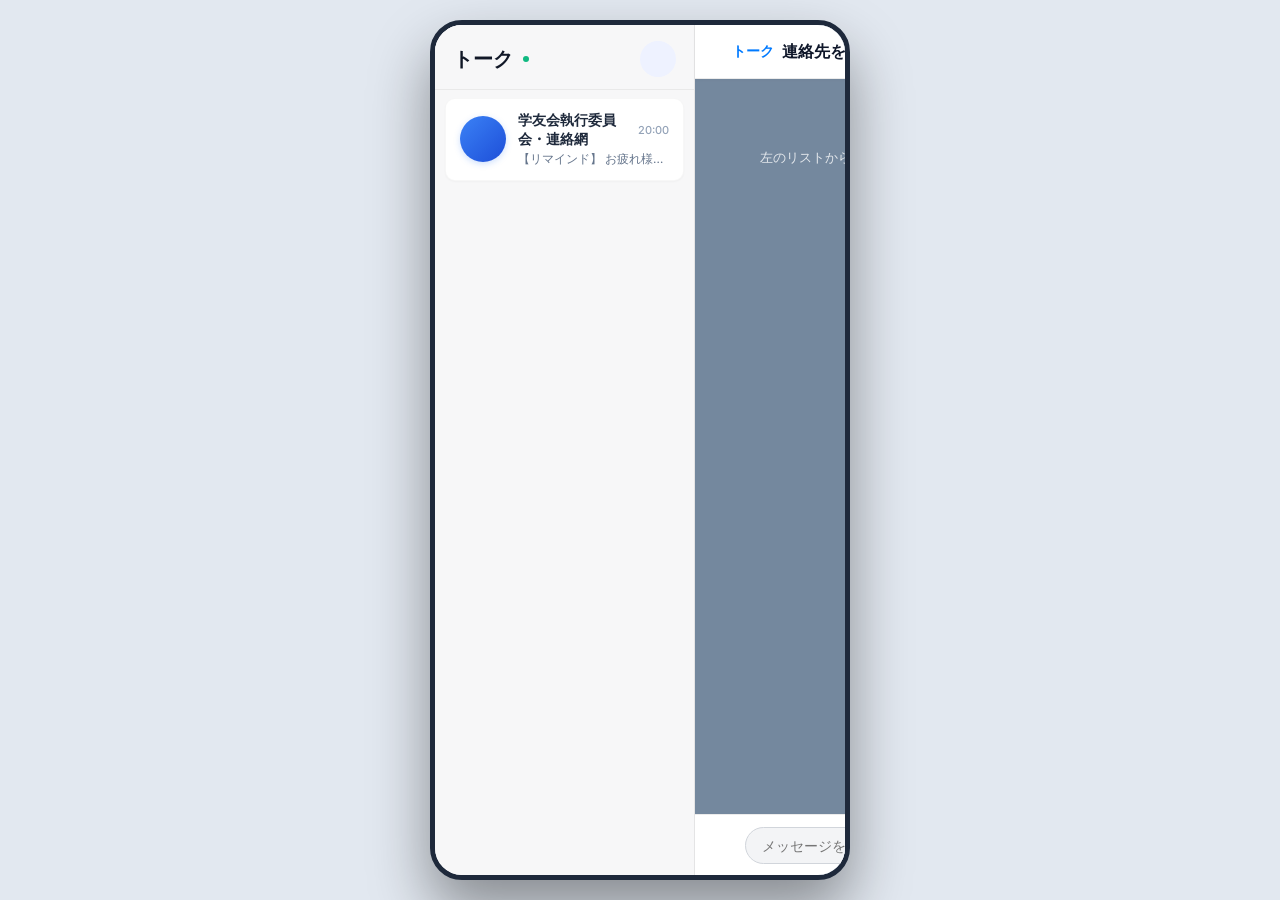
==== actor-link.html @ 7989975c "fix: actor-link.html restore sent triggers on load and sync in real-time" ====
<!DOCTYPE html>
<html lang="ja">
<head>
  <meta charset="UTF-8">
  <meta name="viewport" content="width=device-width, initial-scale=1.0, maximum-scale=1.0, user-scalable=no, viewport-fit=cover">
  <title>LINK - 演者ツール</title>
  <link href="https://fonts.googleapis.com/css2?family=Inter:wght@400;500;600;700;800;900&family=M+PLUS+Rounded+1c:wght@500;700;800&display=swap" rel="stylesheet">
  <script src="https://unpkg.com/lucide@latest"></script>
  <script src="data.js?v=2.48.0"></script>
  <style>
    :root { --system-blue: #007aff; --line-green: #06c755; }
    * { box-sizing: border-box; margin: 0; padding: 0; -webkit-tap-highlight-color: transparent; }
    html, body { height: 100%; font-family: 'Inter', -apple-system, BlinkMacSystemFont, "Hiragino Sans", "Yu Gothic UI", sans-serif; background: #e2e8f0; overflow: hidden; }
    .phone-wrap { width: 100%; height: 100dvh; display: flex; align-items: center; justify-content: center; }
    .phone-container { width: 100%; height: 100%; background: #f7f7f8; display: flex; flex-direction: column; overflow: hidden; position: relative; }
    @media (min-width: 640px) {
      .phone-container { width: 420px; height: 860px; border-radius: 32px; border: 5px solid #1e293b; box-shadow: 0 30px 60px rgba(0,0,0,0.4); }
    }
    /* ステータスドット */
    #status-dot { width: 6px; height: 6px; border-radius: 50%; display: inline-block; background: #10b981; margin-left: 4px; flex-shrink: 0; }
    #status-dot.syncing { background: #f59e0b; animation: dotBlink 1s infinite; }
    #status-dot.error { background: #ef4444; }
    @keyframes dotBlink { 0%,100%{opacity:1} 50%{opacity:0.25} }
    /* LINKレイアウト */
    .link-layout { display: flex; flex: 1; overflow: hidden; height: 100%; }
    /* サイドバー */
    .link-sidebar { width: 100%; border-right: 1px solid rgba(0,0,0,0.08); display: flex; flex-direction: column; background-color: #f7f7f8; flex-shrink: 0; transition: transform 0.25s cubic-bezier(0.16,1,0.3,1); }
    .link-layout.chat-open .link-sidebar { position: absolute; left: 0; top: 0; bottom: 0; width: 100%; transform: translateX(-100%); z-index: 10; }
    .link-sidebar-header { padding: 16px 18px 12px 18px; border-bottom: 1px solid rgba(0,0,0,0.06); display: flex; justify-content: space-between; align-items: center; font-weight: 800; font-size: 20px; color: #111827; background: #f7f7f8; }
    .link-sidebar-title-row { display: flex; align-items: center; gap: 6px; }
    .link-qr-btn { background: #eef2ff; border: none; width: 36px; height: 36px; border-radius: 50%; cursor: pointer; color: #4f46e5; display: flex; align-items: center; justify-content: center; transition: all 0.15s ease; touch-action: manipulation; user-select: none; }
    .link-qr-btn * { pointer-events: none; }
    .link-qr-btn:hover { background: #e0e7ff; transform: scale(1.05); }
    .link-chat-list { flex: 1; overflow-y: auto; padding: 8px 10px; display: flex; flex-direction: column; gap: 4px; }
    .link-chat-item { display: flex; align-items: center; gap: 12px; padding: 12px 14px; border-radius: 10px; cursor: pointer; transition: all 0.15s ease; position: relative; background: #ffffff; box-shadow: 0 1px 2px rgba(0,0,0,0.03); border: 1px solid rgba(0,0,0,0.03); touch-action: manipulation; }
    .link-chat-item:hover { box-shadow: 0 2px 6px rgba(0,0,0,0.07); transform: translateY(-1px); }
    .link-chat-item.active { background-color: #e5edf5; border-color: #bfdbfe; }
    .link-chat-item.active::before { content: ""; position: absolute; left: 0; top: 8px; bottom: 8px; width: 4px; border-radius: 0 4px 4px 0; background-color: var(--system-blue); }
    .link-avatar { width: 46px; height: 46px; border-radius: 50%; background: linear-gradient(135deg, #3b82f6 0%, #1d4ed8 100%); display: flex; justify-content: center; align-items: center; font-size: 16px; font-weight: 700; color: #ffffff; flex-shrink: 0; box-shadow: 0 2px 6px rgba(59,130,246,0.25); }
    .link-item-info { flex: 1; overflow: hidden; }
    .link-item-top-row { display: flex; justify-content: space-between; align-items: center; margin-bottom: 2px; }
    .link-item-name { font-weight: 700; font-size: 14px; color: #1e293b; }
    .link-item-time { font-size: 11px; color: #94a3b8; font-weight: 500; }
    .link-item-preview { font-size: 12px; color: #64748b; white-space: nowrap; overflow: hidden; text-overflow: ellipsis; line-height: 1.4; }
    /* トークルーム */
    .link-room { flex: 1; background-color: #74889e; display: flex; flex-direction: column; position: relative; }
    .link-layout:not(.chat-open) .link-room { display: none; }
    @media (min-width: 640px) {
      .link-layout .link-sidebar { width: 260px; position: relative; transform: none !important; }
      .link-layout .link-room { display: flex !important; }
      .link-layout.chat-open .link-sidebar { position: relative; transform: none !important; }
    }
    .link-room-header { height: 54px; background-color: #ffffff; border-bottom: 1px solid rgba(0,0,0,0.08); display: flex; align-items: center; justify-content: space-between; padding: 0 16px; box-shadow: 0 1px 4px rgba(0,0,0,0.03); z-index: 10; flex-shrink: 0; }
    .link-header-left { display: flex; align-items: center; gap: 8px; }
    .link-back-btn { background: none; border: none; color: var(--system-blue); font-size: 14px; font-weight: 600; cursor: pointer; display: flex; align-items: center; gap: 3px; padding: 4px 0; touch-action: manipulation; }
    .link-back-btn i { width: 18px; height: 18px; }
    .contact-name { font-weight: 800; font-size: 16px; color: #0f172a; }
    .contact-member-count { font-size: 12px; color: #64748b; font-weight: 500; }
    .link-header-tools { display: flex; align-items: center; gap: 12px; }
    .link-tool-icon-btn { background: none; border: none; color: #475569; cursor: pointer; padding: 4px; border-radius: 6px; display: flex; align-items: center; justify-content: center; transition: all 0.15s; touch-action: manipulation; }
    .link-tool-icon-btn:hover { background: #f1f5f9; color: #0f172a; }
    .link-tool-icon-btn i { width: 20px; height: 20px; }
    /* メッセージエリア */
    .link-messages { flex: 1; overflow-y: auto; padding: 20px; display: flex; flex-direction: column; gap: 14px; }
    .chat-date-separator { display: flex; justify-content: center; align-items: center; margin: 12px 0 8px 0; width: 100%; }
    .chat-date-badge { background: rgba(0,0,0,0.22); color: rgba(255,255,255,0.95); font-size: 11px; font-weight: 500; padding: 3px 12px; border-radius: 12px; backdrop-filter: blur(4px); -webkit-backdrop-filter: blur(4px); }
    .chat-message-row { display: flex; gap: 10px; align-items: flex-start; margin-bottom: 14px; width: 100%; }
    .chat-message-row.incoming { justify-content: flex-start; }
    .chat-message-row.outgoing { justify-content: flex-end; }
    @keyframes chatMsgPopIn { 0%{opacity:0;transform:translateY(16px) scale(0.96)} 60%{opacity:1;transform:translateY(-2px) scale(1.01)} 100%{opacity:1;transform:translateY(0) scale(1)} }
    .chat-message-row.new-incoming-anim { animation: chatMsgPopIn 0.35s cubic-bezier(0.16,1,0.3,1) forwards; }
    .chat-sender-avatar { width: 36px; height: 36px; border-radius: 50%; color: #fff; font-weight: 900; font-size: 15px; display: flex; align-items: center; justify-content: center; flex-shrink: 0; box-shadow: 0 2px 5px rgba(0,0,0,0.15); }
    .chat-sender-avatar.avatar-j { background: #0284c7; }
    .chat-sender-avatar.avatar-f { background: #10b981; }
    .chat-sender-avatar.avatar-g { background: #ec4899; }
    .chat-sender-avatar.avatar-h { background: #8b5cf6; }
    .chat-sender-avatar.avatar-inukai { background: #ef4444; }
    .chat-sender-avatar.avatar-default { background: #64748b; }
    .chat-message-content { display: flex; flex-direction: column; max-width: 72%; }
    .chat-sender-name { font-size: 11.5px; font-weight: 700; color: #334155; margin-bottom: 3px; margin-left: 2px; }
    .chat-bubble-wrapper { display: flex; align-items: flex-end; gap: 6px; }
    .chat-message-row.incoming .chat-bubble-wrapper { flex-direction: row; }
    .chat-message-row.outgoing .chat-bubble-wrapper { flex-direction: row-reverse; }
    .message-bubble { max-width: 100%; padding: 9px 14px; border-radius: 16px; font-size: 13.5px; line-height: 1.5; position: relative; word-break: break-word; box-shadow: 0 1px 2px rgba(0,0,0,0.08); }
    .message-bubble.incoming { background-color: #ffffff; color: #1e293b; border-top-left-radius: 2px; }
    .message-bubble.outgoing { background: #85e05d; color: #111827; border-top-right-radius: 2px; }
    .chat-meta-info { display: flex; flex-direction: column; font-size: 10px; color: rgba(255,255,255,0.9); text-shadow: 0 1px 2px rgba(0,0,0,0.2); line-height: 1.2; flex-shrink: 0; }
    .chat-read-status { color: rgba(255,255,255,0.95); font-weight: 600; font-size: 9.5px; text-align: right; }
    .chat-time-str { font-size: 10px; }
    .chat-system-event { align-self: center; background: rgba(0,0,0,0.18); color: #ffffff; font-size: 11px; padding: 4px 14px; border-radius: 14px; margin: 6px 0; text-align: center; }
    /* OGPカード */
    .line-ogp-card { background: #ffffff; border-radius: 12px; overflow: hidden; margin-top: 8px; border: 1px solid #e2e8f0; box-shadow: 0 4px 12px rgba(0,0,0,0.08); cursor: pointer; transition: all 0.2s cubic-bezier(0.16,1,0.3,1); display: flex; flex-direction: column; max-width: 260px; }
    .line-ogp-card:hover { transform: translateY(-2px); box-shadow: 0 8px 20px rgba(0,0,0,0.12); border-color: #06c755; }
    .line-ogp-card:active { transform: scale(0.98); }
    .line-ogp-thumb { width: 100%; height: 110px; object-fit: cover; background: #f1f5f9; }
    .line-ogp-body { padding: 10px 12px; }
    .line-ogp-title { font-size: 13px; font-weight: 700; color: #0f172a; margin-bottom: 3px; line-height: 1.35; }
    .line-ogp-desc { font-size: 11px; color: #64748b; line-height: 1.35; margin-bottom: 6px; display: -webkit-box; -webkit-line-clamp: 2; -webkit-box-orient: vertical; overflow: hidden; }
    .line-ogp-url { font-size: 10px; color: #94a3b8; display: flex; align-items: center; gap: 4px; }
    /* 入力バー */
    .link-input-bar { padding: 10px 14px; background-color: #ffffff; border-top: 1px solid rgba(0,0,0,0.08); display: flex; align-items: center; gap: 8px; z-index: 10; flex-shrink: 0; }
    .link-input-bar input { flex: 1; border: 1px solid #d1d5db; padding: 9px 16px; border-radius: 20px; outline: none; font-size: 14px; background-color: #f3f4f6; transition: all 0.2s ease; font-family: inherit; }
    .link-input-bar input:focus { border-color: #22c55e; background-color: #ffffff; box-shadow: 0 0 0 3px rgba(34,197,94,0.15); }
    .link-send-btn { background: linear-gradient(135deg, #22c55e 0%, #16a34a 100%); border: none; width: 40px; height: 40px; border-radius: 50%; display: flex; justify-content: center; align-items: center; color: white; cursor: pointer; box-shadow: 0 2px 8px rgba(34,197,94,0.35); transition: all 0.15s ease; flex-shrink: 0; touch-action: manipulation; }
    .link-send-btn:hover { transform: scale(1.06); }
    .link-send-btn:active { transform: scale(0.96); }
    .link-send-btn i { width: 18px; height: 18px; }
    .msg-error-tag { display: flex; align-items: center; gap: 4px; font-size: 10px; color: #ef4444; margin-top: 4px; }
    /* モーダル */
    .modal-overlay { position: fixed; inset: 0; background: rgba(0,0,0,0.55); display: none; align-items: center; justify-content: center; z-index: 500; }
    @keyframes zoomIn { from{opacity:0;transform:scale(0.88)} to{opacity:1;transform:scale(1)} }
    .line-myqr-card { width: 90vw; max-width: 380px; background: #ffffff; border-radius: 24px; overflow: hidden; box-shadow: 0 25px 50px -12px rgba(0,0,0,0.3); animation: zoomIn 0.2s cubic-bezier(0.16,1,0.3,1); }
    .line-myqr-header { padding: 16px 20px; display: flex; justify-content: space-between; align-items: center; border-bottom: 1px solid #f1f5f9; }
    .line-myqr-title { font-size: 15px; font-weight: 700; color: #0f172a; }
    .line-myqr-close-btn { background: #f1f5f9; border: none; width: 30px; height: 30px; border-radius: 50%; font-size: 15px; color: #64748b; cursor: pointer; touch-action: manipulation; }
    .line-myqr-body { padding: 24px 20px; text-align: center; }
    .line-myqr-avatar { width: 56px; height: 56px; border-radius: 50%; background: #06c755; color: #ffffff; display: flex; justify-content: center; align-items: center; margin: 0 auto 12px; }
    .line-myqr-avatar i { width: 28px; height: 28px; }
    .line-myqr-name { font-size: 16px; font-weight: 700; color: #0f172a; margin: 0 0 6px; }
    .line-myqr-desc { font-size: 12px; color: #64748b; margin: 0 0 20px; }
    .line-myqr-image-box { width: 200px; height: 200px; margin: 0 auto 24px; padding: 12px; background: #ffffff; border: 1px solid #e2e8f0; border-radius: 16px; box-shadow: 0 4px 14px rgba(0,0,0,0.06); display: flex; justify-content: center; align-items: center; }
    .line-myqr-image-box img { width: 100%; height: 100%; object-fit: contain; }
    .line-myqr-buttons-row { display: grid; grid-template-columns: repeat(4,1fr); gap: 8px; padding-top: 16px; border-top: 1px solid #f1f5f9; }
    .line-myqr-btn { background: none; border: none; display: flex; flex-direction: column; align-items: center; gap: 6px; cursor: pointer; color: #475569; font-size: 11px; font-weight: 600; padding: 6px 0; border-radius: 8px; transition: all 0.15s ease; touch-action: manipulation; }
    .line-myqr-btn:hover { background: #f8fafc; color: #06c755; }
    .line-myqr-btn i { width: 20px; height: 20px; }
    /* ダイアログ */
    .link-dialog-card { width: 85vw; max-width: 320px; background: #ffffff; border-radius: 16px; overflow: hidden; box-shadow: 0 20px 40px rgba(0,0,0,0.25); animation: zoomIn 0.18s cubic-bezier(0.16,1,0.3,1); text-align: center; }
    .link-dialog-body { padding: 24px 20px 18px; }
    .link-dialog-title { font-size: 16px; font-weight: 700; color: #111827; margin: 0 0 10px; }
    .link-dialog-msg { font-size: 13.5px; color: #4b5563; line-height: 1.55; margin: 0; }
    .link-dialog-footer { border-top: 1px solid #f3f4f6; }
    .link-dialog-btn { width: 100%; padding: 14px; background: transparent; border: none; color: #06c755; font-size: 15px; font-weight: 700; cursor: pointer; transition: background 0.15s ease; touch-action: manipulation; }
    .link-dialog-btn:hover { background: #f9fafb; }
    /* 警告音点滅 */
    @keyframes alarmPulse { 0%,100%{ color: #ef4444; } 50%{ color: #fca5a5; } }
    .alarm-active { animation: alarmPulse 0.4s infinite; }
  </style>
</head>
<body>
<div class="phone-wrap">
  <div class="phone-container">
    <div class="link-layout" id="link-layout">
      <!-- サイドバー -->
      <div class="link-sidebar" id="link-sidebar">
        <div class="link-sidebar-header">
          <div class="link-sidebar-title-row">
            <span>トーク</span>
            <span id="status-dot" title="通信状態"></span>
          </div>
          <button onclick="openNanaseQr()" class="link-qr-btn" title="七瀬いろは QR">
            <i data-lucide="user-plus"></i>
          </button>
        </div>
        <div class="link-chat-list" id="link-chat-list"></div>
      </div>
      <!-- トークルーム -->
      <div class="link-room" id="link-room">
        <div class="link-room-header">
          <div class="link-header-left">
            <button class="link-back-btn" onclick="closeChatRoom()">
              <i data-lucide="chevron-left"></i><span>トーク</span>
            </button>
            <span class="contact-name" id="chat-contact-name">連絡先を選択</span>
            <span class="contact-member-count" id="chat-member-count"></span>
          </div>
          <div class="link-header-tools">
            <button class="link-tool-icon-btn" id="alarm-btn" onclick="handleAlarmBtnClick()" title="警告音（2回タップ）">
              <i data-lucide="phone"></i>
            </button>
            <button class="link-tool-icon-btn" onclick="showLinkDialog('ビデオ通話','ビデオ通話を開始できませんでした。ネットワーク接続を確認してください。')" title="ビデオ通話">
              <i data-lucide="video"></i>
            </button>
            <button class="link-tool-icon-btn" onclick="showLinkDialog('トーク設定','グループ設定の変更は現在制限されています。')" title="メニュー">
              <i data-lucide="menu"></i>
            </button>
          </div>
        </div>
        <div class="link-messages" id="link-messages-container">
          <div style="text-align:center;color:rgba(255,255,255,0.8);font-size:13px;margin-top:50px;">
            左のリストから会話を選択してください
          </div>
        </div>
        <div class="link-input-bar">
          <button class="link-tool-icon-btn" style="color:#64748b;" onclick="showLinkDialog('ファイル送信','写真やファイルの送信は現在制限されています。')" title="添付">
            <i data-lucide="plus"></i>
          </button>
          <input type="text" id="link-input-text" placeholder="メッセージを入力..." onkeydown="handleLinkInputKey(event)">
          <button class="link-send-btn" onclick="sendCustomLinkMessage()">
            <i data-lucide="send"></i>
          </button>
        </div>
      </div>
    </div>

    <!-- 七瀬QRモーダル -->
    <div class="modal-overlay" id="nanase-qr-modal" style="display:none;" onclick="closeNanaseQr()">
      <div class="line-myqr-card" onclick="event.stopPropagation()">
        <div class="line-myqr-header">
          <span class="line-myqr-title">マイQRコード</span>
          <button class="line-myqr-close-btn" onclick="closeNanaseQr()">✕</button>
        </div>
        <div class="line-myqr-body">
          <div class="line-myqr-avatar"><i data-lucide="heart"></i></div>
          <h4 class="line-myqr-name">七瀬 いろは</h4>
          <p class="line-myqr-desc">知能メディア工学科 1年 / 副委員長<br>QRコードやリンクを使って、友だち追加しましょう。</p>
          <div class="line-myqr-image-box">
            <img id="nanase-qr-img" src="https://api.qrserver.com/v1/create-qr-code/?size=240x240&data=LINK_USER_26d1094_NANASE_IROHA_CIT2126" alt="七瀬いろは QRコード">
          </div>
          <div class="line-myqr-buttons-row">
            <button class="line-myqr-btn" onclick="copyNanaseLink()"><i data-lucide="link"></i><span>コピー</span></button>
            <button class="line-myqr-btn" onclick="showLinkDialog('シェア','QRコードの共有メニューを開きました。')"><i data-lucide="share-2"></i><span>シェア</span></button>
            <button class="line-myqr-btn" onclick="showLinkDialog('写真に保存','QRコード画像を写真に保存しました。')"><i data-lucide="download"></i><span>保存</span></button>
            <button class="line-myqr-btn" onclick="refreshNanaseQr()"><i data-lucide="refresh-cw"></i><span>更新</span></button>
          </div>
        </div>
      </div>
    </div>

    <!-- ダイアログ -->
    <div class="modal-overlay" id="link-dialog-modal" style="display:none;" onclick="closeLinkDialog()">
      <div class="link-dialog-card" onclick="event.stopPropagation()">
        <div class="link-dialog-body">
          <h3 class="link-dialog-title" id="link-dialog-title">LINK</h3>
          <p class="link-dialog-msg" id="link-dialog-msg"></p>
        </div>
        <div class="link-dialog-footer">
          <button class="link-dialog-btn" onclick="closeLinkDialog()">確認</button>
        </div>
      </div>
    </div>
  </div>
</div>

<script>
// 🎭 演者メッセージ定数マスタ
const ACTOR_TRIGGER_DEFINITIONS = {
  "j_exit_hall": { actor: "J", senderId: "jinnai", text: "大ホール退出しました。施錠お願いします。遅れてすみません。", autoReplySender: "fukasawa", autoReplyText: "おけ", allowedLoops: [1, 2, 3] },
  "g_search_morino": { actor: "G", senderId: "sotozono", text: "お疲れ様です。\n先ほどから森野の姿が見えなくて、どこかで見つけた人がいましたら私まで連絡をお願いします。", allowedLoops: [1, 2, 3] },
  "g_timewarp_alert": { actor: "G", senderId: "sotozono", text: "お疲れ様です。\n重要なお知らせとご協力のお願いです。\n現在、100年前(2026年)からタイムワープしてきたと思われる学生の方々(5名)が、ホテル内に迷い込んでいることが判明いたしました。\nもし見つけた場合、このグループで教えてください。\nまた、失礼の無いよう対応をお願いします。\n今送還の準備をしているので、何か情報がわかり次第連絡します。\n突然のことで驚かれるかと思いますが、混乱を防ぎ安全に対応するため、ご協力いただけますと幸いです。", allowedLoops: [1, 2] },
  "h_timewarp_loop2": { actor: "H", senderId: "higa", text: "お疲れ様です。\n重要なお知らせとご協力のお願いです。\n現在、100年前(2026年)からタイムワープしてきたと思われる学生の方々(5名)が、ホテル内に迷い込んでいることが判明いたしました。\nもし見つけた場合、このグループで教えてください。\nまた、失礼の無いよう対応をお願いします。\n今送還の準備をしているので、何か情報がわかり次第連絡します。\n突然のことで驚かれるかと思いますが、混乱を防ぎ安全に対応するため、ご協力いただけますと幸いです。", allowedLoops: [3] },
  "h_loop3_uzw_info": { actor: "H", senderId: "higa", text: "お疲れ様です。\nUZWに関する重要なお知らせとご協力のお願いです。\n①現在、100年前(2026年)からタイムワープしてきたと思われる学生の方々(5名)が、ホテル内に迷い込んでいることが判明いたしました。\nもし見つけた場合、このグループで教えてください。\nまた、失礼の無いよう対応をお願いします。\n今送還の準備をしているので、何か情報がわかり次第連絡します。\n\n②現在迷い込んでいる会員の1名が、前回のタイムワープの際に持って帰った資料が現因で、UZWの未来予知が成り立っているようです。現在その子にコンタクトを取っている状態です。\n突然のことで驚かれるかと思いますが、混乱を防ぎ安全に対応するため、ご協力いただけますと幸いです。", allowedLoops: [3] }
};

const actorState = {
  activeChatContact: null,
  loop: 1,
  addedFriends: ['committee_group'],
  chats: null,
  contacts: null
};

// ─── 起動時にdata.jsから初期化 ＆ 送信済みメッセージを一括復元 ───
function initLinkData() {
  if (!window.GAME_DATABASE || !window.GAME_DATABASE.linkApp) {
    document.getElementById('link-chat-list').innerHTML = '<div style="padding:20px;color:#64748b;text-align:center;font-size:13px;">データを読み込めませんでした</div>';
    setStatusDot('error');
    return;
  }
  const db = window.GAME_DATABASE.linkApp;
  actorState.contacts = db.contacts;
  actorState.chats = JSON.parse(JSON.stringify(db.chats || {}));
  if (!actorState.chats['committee_group']) actorState.chats['committee_group'] = [];

  // 1. 周回を復元
  actorState.loop = parseInt(localStorage.getItem('game_loop') || '1', 10);

  // 2. LocalStorageに保存された送信済みトリガーを一括展開・復元
  restoreSentTriggersFromLocalStorage();

  renderLinkChatList();
  setStatusDot('ok');
}

// 送信済みトリガーを復元
function restoreSentTriggersFromLocalStorage() {
  try {
    const savedTriggers = localStorage.getItem('actor_sent_triggers');
    if (savedTriggers) {
      const parsed = JSON.parse(savedTriggers);
      Object.keys(parsed).forEach(key => {
        // key例: "j_exit_hall_L1" または "j_exit_hall"
        const cleanId = key.replace(/_L\d+$/, '').trim();
        injectTriggerById(cleanId, false);
      });
    }
    const latestCmd = localStorage.getItem('latest_actor_command');
    if (latestCmd) {
      const parsedCmd = JSON.parse(latestCmd);
      if (parsedCmd && (parsedCmd.triggerId || parsedCmd.text)) {
        injectActorMessage(parsedCmd, false);
      }
    }
  } catch (e) {
    console.warn('送信済みトリガー復元エラー:', e);
  }
}

// トリガーIDからメッセージを注入
function injectTriggerById(triggerId, animate = true) {
  if (!triggerId) return;
  const def = ACTOR_TRIGGER_DEFINITIONS[triggerId];
  if (!def) return;

  const target = 'committee_group';
  if (!actorState.chats[target]) actorState.chats[target] = [];
  if (actorState.chats[target].some(m => m._triggerId === triggerId)) return;

  const senderMap = { j: 'jinnai', f: 'fukasawa', g: 'sotozono', h: 'higa', i: 'nanase', l: 'renjo' };
  const senderId = senderMap[def.actor.toLowerCase()] || def.senderId || 'fukasawa';

  actorState.chats[target].push({
    sender: senderId,
    text: def.text,
    time: getCurrentTimeStr(),
    date: '今日',
    isNew: animate,
    _addedAt: Date.now(),
    _triggerId: triggerId
  });

  if (def.autoReplySender && def.autoReplyText) {
    const autoId = senderMap[def.autoReplySender.toLowerCase()] || def.autoReplySender;
    actorState.chats[target].push({
      sender: autoId,
      text: def.autoReplyText,
      time: getCurrentTimeStr(),
      date: '今日',
      isNew: animate,
      _addedAt: Date.now() + 1,
      _triggerId: triggerId + '_auto'
    });
  }

  renderLinkChatList();
  if (actorState.activeChatContact === target) openLinkChat(target, animate);
}

const SENDER_METAS = {
  "jinnai":   { name: "陣内 樹",   avatar: "J",  avatarClass: "avatar-j" },
  "fukasawa": { name: "深澤 文哉", avatar: "F",  avatarClass: "avatar-f" },
  "sotozono": { name: "外園 胡春", avatar: "G",  avatarClass: "avatar-g" },
  "gaien":    { name: "外園 胡春", avatar: "G",  avatarClass: "avatar-g" },
  "higa":     { name: "比嘉 俊希", avatar: "H",  avatarClass: "avatar-h" },
  "inukai":   { name: "犬飼 玲",   avatar: "犬", avatarClass: "avatar-inukai" },
  "morino":   { name: "森野 航",   avatar: "森", avatarClass: "avatar-default" },
  "renjo":    { name: "連城 観",   avatar: "L",  avatarClass: "avatar-default" },
  "nanase":   { name: "七瀬いろは", avatar: "I", avatarClass: "avatar-g" }
};

function renderLinkChatList() {
  const container = document.getElementById('link-chat-list');
  if (!container || !actorState.contacts) return;
  container.innerHTML = '';
  const visible = actorState.contacts.filter(c => actorState.addedFriends.includes(c.id));
  visible.forEach(c => {
    const isActive = actorState.activeChatContact === c.id ? 'active' : '';
    const chats = actorState.chats[c.id] || [];
    const lastMsg = chats[chats.length - 1];
    const lastTime = lastMsg ? (lastMsg.time || '今日') : '今日';
    const lastPreview = lastMsg ? (lastMsg.text || c.desc) : (c.desc || '');
    const iconHtml = c.icon === 'users'
      ? '<i data-lucide="users" style="width:22px;height:22px;"></i>'
      : (c.icon ? `<i data-lucide="${c.icon}" style="width:22px;height:22px;"></i>` : (c.id[0] || '?').toUpperCase());
    container.innerHTML += `
      <div class="link-chat-item ${isActive}" onclick="openLinkChat('${c.id}')">
        <div class="link-avatar">${iconHtml}</div>
        <div class="link-item-info">
          <div class="link-item-top-row">
            <span class="link-item-name">${c.name}</span>
            <span class="link-item-time">${lastTime}</span>
          </div>
          <div class="link-item-preview">${escapeHtml(lastPreview).substring(0,40)}</div>
        </div>
      </div>`;
  });
  lucide.createIcons({ attrs: { 'stroke-width': 2 } });
}

function openLinkChat(contactId, forceScroll) {
  const isRoomChanged = (actorState.activeChatContact !== contactId);
  actorState.activeChatContact = contactId;
  renderLinkChatList();
  const c = (actorState.contacts || []).find(x => x.id === contactId);
  const nameEl = document.getElementById('chat-contact-name');
  const memberEl = document.getElementById('chat-member-count');
  if (nameEl) nameEl.innerText = c ? c.name : 'トークルーム';
  if (memberEl) memberEl.innerText = (c && c.isGroup) ? '(5)' : '';
  const messageArea = document.getElementById('link-messages-container');
  if (!messageArea) return;
  const prevScrollTop = messageArea.scrollTop;
  const isNearBottom = (messageArea.scrollHeight - messageArea.scrollTop - messageArea.clientHeight) < 60;
  messageArea.innerHTML = '';
  const messages = actorState.chats[contactId] || [];
  let lastDate = null;
  messages.forEach((msg, idx) => {
    const msgDate = msg.date || (idx === 0 ? '8月30日' : '今日');
    if (msgDate && msgDate !== lastDate) {
      lastDate = msgDate;
      messageArea.innerHTML += `<div class="chat-date-separator"><span class="chat-date-badge">${msgDate}</span></div>`;
    }
    const isMe = msg.sender === 'me' || msg.sender === 'yada';
    const meta = SENDER_METAS[msg.sender] || { name: msg.sender || 'メンバー', avatar: (msg.sender || 'M')[0].toUpperCase(), avatarClass: 'avatar-default' };
    let formattedText = msg.text || '';
    const urlRegex = /(https?:\/\/[^\s]+)/g;
    const urls = formattedText.match(urlRegex);
    formattedText = formattedText.replace(urlRegex, url => `<a href="javascript:void(0)" style="color:#0284c7;text-decoration:underline;word-break:break-all;font-weight:600;">${url}</a>`);
    formattedText = formattedText.replace(/\n/g, '<br>');
    let ogpHtml = '';
    if (msg.ogpCard) {
      const ogp = msg.ogpCard;
      ogpHtml = `<div class="line-ogp-card"><img src="${ogp.image}" class="line-ogp-thumb" alt="${escapeHtml(ogp.title)}" loading="lazy"><div class="line-ogp-body"><div class="line-ogp-title">${escapeHtml(ogp.title)}</div><div class="line-ogp-desc">${escapeHtml(ogp.desc)}</div><div class="line-ogp-url"><i data-lucide="globe" style="width:10px;height:10px;"></i> docs.google.com</div></div></div>`;
    } else if (urls && urls.length > 0) {
      const isGForm = urls[0].includes('google.com/forms');
      const ogpTitle = isGForm ? '資料の取り扱いに関して' : '共有リンク';
      const ogpDesc = isGForm ? '資料の保存・廃棄について、皆様のご意見を伺います。' : urls[0];
      const ogpImg = isGForm ? 'https://images.unsplash.com/photo-1611532736597-de2d4265fba3?q=80&w=600' : 'https://images.unsplash.com/photo-1451187580459-43490279c0fa?q=80&w=600';
      ogpHtml = `<div class="line-ogp-card"><img src="${ogpImg}" class="line-ogp-thumb" alt="${ogpTitle}" loading="lazy"><div class="line-ogp-body"><div class="line-ogp-title">${ogpTitle}</div><div class="line-ogp-desc">${escapeHtml(ogpDesc)}</div><div class="line-ogp-url"><i data-lucide="globe" style="width:10px;height:10px;"></i> docs.google.com</div></div></div>`;
    }
    const displayTime = formatChatTime(msg.time);
    const isNew = (msg._addedAt && (Date.now() - msg._addedAt < 15000)) || msg.isNew;
    const animClass = isNew ? ' new-incoming-anim' : '';
    if (isMe) {
      messageArea.innerHTML += `<div class="chat-message-row outgoing${animClass}"><div class="chat-message-content"><div class="chat-bubble-wrapper"><div class="chat-meta-info"><span class="chat-read-status">既読</span><span class="chat-time-str">${displayTime}</span></div><div class="message-bubble outgoing">${formattedText}</div></div>${ogpHtml ? `<div class="chat-bubble-wrapper" style="margin-top:4px;"><div class="chat-meta-info"><span class="chat-read-status">既読</span><span class="chat-time-str">${displayTime}</span></div><div class="message-bubble outgoing" style="padding:0;background:transparent;box-shadow:none;border:none;">${ogpHtml}</div></div>` : ''}</div></div>`;
    } else {
      messageArea.innerHTML += `<div class="chat-message-row incoming${animClass}"><div class="chat-sender-avatar ${meta.avatarClass}">${meta.avatar}</div><div class="chat-message-content"><div class="chat-sender-name">${meta.name}</div><div class="chat-bubble-wrapper"><div class="message-bubble incoming">${formattedText}</div><div class="chat-meta-info"><span class="chat-time-str" style="color:rgba(255,255,255,0.85);">${displayTime}</span></div></div>${ogpHtml ? `<div class="chat-bubble-wrapper" style="margin-top:4px;"><div class="message-bubble incoming" style="padding:0;background:transparent;box-shadow:none;border:none;">${ogpHtml}</div><div class="chat-meta-info"><span class="chat-time-str" style="color:rgba(255,255,255,0.85);">${displayTime}</span></div></div>` : ''}</div></div>`;
    }
  });
  lucide.createIcons({ attrs: { 'stroke-width': 2 } });
  if (isRoomChanged || forceScroll || isNearBottom) {
    messageArea.scrollTop = messageArea.scrollHeight;
    if (forceScroll) setTimeout(() => messageArea.scrollTo({ top: messageArea.scrollHeight, behavior: 'smooth' }), 50);
  } else { messageArea.scrollTop = prevScrollTop; }
  document.getElementById('link-layout').classList.add('chat-open');
}

function closeChatRoom() {
  document.getElementById('link-layout').classList.remove('chat-open');
  actorState.activeChatContact = null;
  renderLinkChatList();
}

function handleLinkInputKey(e) { if (e.key === 'Enter') sendCustomLinkMessage(); }
function sendCustomLinkMessage() {
  const input = document.getElementById('link-input-text');
  if (!input) return;
  const text = input.value.trim();
  if (!text) return;
  if (!actorState.activeChatContact) { showLinkDialog('LINK', '左のリストから送信先のトークルームを選択してください。'); return; }
  const messageArea = document.getElementById('link-messages-container');
  const msgId = 'msg_' + Date.now();
  messageArea.innerHTML += `<div class="message-bubble outgoing" id="${msgId}">${escapeHtml(text)}<div class="msg-status-sending" style="font-size:10px;color:#a1a1aa;margin-top:4px;">送信中…</div></div>`;
  input.value = '';
  messageArea.scrollTop = messageArea.scrollHeight;
  setTimeout(() => {
    const bubble = document.getElementById(msgId);
    if (bubble) { const tag = bubble.querySelector('.msg-status-sending'); if (tag) { tag.outerHTML = `<div class="msg-error-tag"><i data-lucide="alert-circle" style="width:12px;height:12px;"></i> 送信できませんでした（通信エラー）</div>`; lucide.createIcons({ attrs: { 'stroke-width': 2 } }); } }
  }, 2000);
}

function showLinkDialog(title, msg) {
  document.getElementById('link-dialog-title').innerText = title;
  document.getElementById('link-dialog-msg').innerText = msg;
  document.getElementById('link-dialog-modal').style.display = 'flex';
}
function closeLinkDialog() { document.getElementById('link-dialog-modal').style.display = 'none'; }

function openNanaseQr() { document.getElementById('nanase-qr-modal').style.display = 'flex'; lucide.createIcons({ attrs: { 'stroke-width': 2 } }); }
function closeNanaseQr() { document.getElementById('nanase-qr-modal').style.display = 'none'; }
function copyNanaseLink() { const url = 'https://link.line.me/ti/p/cit_nanase_iroha_26d1094'; if (navigator.clipboard) navigator.clipboard.writeText(url); showLinkDialog('コピー完了', 'LINKのリンクをクリップボードにコピーしました。'); }
function refreshNanaseQr() { const img = document.getElementById('nanase-qr-img'); if (img) { img.style.opacity = '0.3'; setTimeout(() => { img.src = `https://api.qrserver.com/v1/create-qr-code/?size=240x240&data=LINK_USER_26d1094_NANASE_REFRESH_${Date.now()}`; img.style.opacity = '1'; }, 400); } }

// 警告音
let _alarmLastTap = 0, _alarmAudioCtx = null, _alarmGain = null, _alarmPlaying = false, _alarmNodes = [];
function handleAlarmBtnClick() {
  const btn = document.getElementById('alarm-btn');
  const now = Date.now();
  if (!_alarmAudioCtx) _alarmAudioCtx = new (window.AudioContext || window.webkitAudioContext)();
  if (_alarmAudioCtx.state === 'suspended') _alarmAudioCtx.resume();
  if (_alarmPlaying) { stopAlarm(); return; }
  if (now - _alarmLastTap < 500) { _alarmLastTap = 0; playAlarm(btn); } else { _alarmLastTap = now; }
}
function playAlarm(btn) {
  if (!_alarmAudioCtx) return;
  _alarmPlaying = true; btn.classList.add('alarm-active'); _alarmNodes = [];
  _alarmGain = _alarmAudioCtx.createGain();
  _alarmGain.gain.setValueAtTime(0.0, _alarmAudioCtx.currentTime);
  _alarmGain.connect(_alarmAudioCtx.destination);
  const melody = [[880,0.0,0.2,'square'],[1109,0.2,0.2,'square'],[1319,0.4,0.3,'square'],[988,0.7,0.15,'sawtooth'],[1175,0.85,0.15,'sawtooth'],[1319,1.0,0.4,'square'],[880,1.4,0.1,'square'],[1047,1.5,0.1,'square'],[880,1.6,0.1,'square'],[1047,1.7,0.1,'square'],[880,1.8,0.1,'square'],[1319,1.9,0.5,'square'],[440,2.4,0.08,'sawtooth'],[440,2.55,0.08,'sawtooth'],[440,2.7,0.08,'sawtooth'],[880,2.85,0.08,'sawtooth'],[880,3.0,0.08,'sawtooth'],[1319,3.15,0.15,'square'],[1109,3.3,0.15,'square'],[880,3.45,0.15,'square'],[1319,3.6,0.6,'square'],[660,4.2,0.3,'square']];
  _alarmGain.gain.linearRampToValueAtTime(0.5, _alarmAudioCtx.currentTime + 0.05);
  melody.forEach(([freq, start, dur, type]) => {
    const osc = _alarmAudioCtx.createOscillator(); const g = _alarmAudioCtx.createGain();
    osc.type = type; osc.frequency.setValueAtTime(freq, _alarmAudioCtx.currentTime + start);
    g.gain.setValueAtTime(0.0, _alarmAudioCtx.currentTime + start);
    g.gain.linearRampToValueAtTime(1.0, _alarmAudioCtx.currentTime + start + 0.02);
    g.gain.setValueAtTime(1.0, _alarmAudioCtx.currentTime + start + dur - 0.02);
    g.gain.linearRampToValueAtTime(0.0, _alarmAudioCtx.currentTime + start + dur);
    osc.connect(g); g.connect(_alarmGain);
    osc.start(_alarmAudioCtx.currentTime + start); osc.stop(_alarmAudioCtx.currentTime + start + dur + 0.02);
    _alarmNodes.push(osc);
  });
  setTimeout(() => stopAlarm(), 4700);
}
function stopAlarm() {
  if (!_alarmPlaying) return;
  _alarmPlaying = false;
  const btn = document.getElementById('alarm-btn'); if (btn) btn.classList.remove('alarm-active');
  _alarmNodes.forEach(n => { try { n.stop(); } catch(e){} }); _alarmNodes = [];
  if (_alarmGain) _alarmGain.gain.linearRampToValueAtTime(0, _alarmAudioCtx.currentTime + 0.1);
}

// リアルタイム受信
function injectActorMessage(payload, animate = true) {
  if (!payload) return;
  const triggerId = payload.triggerId || payload.id || '';
  const cleanId = String(triggerId).replace('_autoreply', '').trim();
  const def = ACTOR_TRIGGER_DEFINITIONS[cleanId];

  const actor = def ? def.actor : (payload.actor || '').toLowerCase();
  const text  = def ? def.text : (payload.text || payload.message || payload.alertMsg || '');
  const autoReplySender = def ? def.autoReplySender : (payload.autoReplySender || null);
  const autoReplyText   = def ? def.autoReplyText : (payload.autoReplyText || null);
  const time  = payload.time || payload.worldTime || getCurrentTimeStr();
  const target = 'committee_group';

  if (!actorState.chats[target]) actorState.chats[target] = [];
  if (triggerId && actorState.chats[target].some(m => m._triggerId === triggerId)) return;

  const senderMap = { j: 'jinnai', f: 'fukasawa', g: 'sotozono', h: 'higa', i: 'nanase', l: 'renjo' };
  const senderId = senderMap[actor] || actor || 'fukasawa';

  actorState.chats[target].push({ sender: senderId, text, time, date: '今日', isNew: animate, _addedAt: Date.now(), _triggerId: triggerId });

  if (autoReplySender && autoReplyText) {
    const autoId = senderMap[(autoReplySender || '').toLowerCase()] || autoReplySender;
    actorState.chats[target].push({ sender: autoId, text: autoReplyText, time, date: '今日', isNew: animate, _addedAt: Date.now() + 1, _triggerId: triggerId ? triggerId + '_auto' : '' });
  }

  renderLinkChatList();
  if (actorState.activeChatContact === target) openLinkChat(target, animate);
}

// BroadcastChannel
try {
  const bc = new BroadcastChannel('escape_game_channel');
  bc.onmessage = (e) => {
    const d = e.data || {};
    if (d.type === 'actor_message' || d.action === 'actor_message' || (d.text && d.actor) || d.triggerId) {
      injectActorMessage(d.payload || d, true);
    }
    if (d.type === 'change_loop' && d.loop) actorState.loop = d.loop;
    if (d.type === 'master_reset' || d.type === 'reset_actor_triggers') {
      initLinkData();
    }
  };
} catch(e) {}

// StorageEvent
window.addEventListener('storage', (e) => {
  if (e.key === 'latest_actor_command' && e.newValue) {
    try {
      const cmd = JSON.parse(e.newValue);
      if (cmd && (cmd.action === 'actor_message' || cmd.type === 'actor_message' || (cmd.text && cmd.actor) || cmd.triggerId)) {
        injectActorMessage(cmd, true);
      }
    } catch(err) {}
  } else if (e.key === 'actor_sent_triggers') {
    restoreSentTriggersFromLocalStorage();
  }
});

let _lastPolledTriggerId = '';
const GAS_URL = window.GAME_DATABASE && window.GAME_DATABASE.system && window.GAME_DATABASE.system.gasUrl ? window.GAME_DATABASE.system.gasUrl : '';
function pollGAS() {
  if (!GAS_URL) return;
  setStatusDot('syncing');
  fetch(GAS_URL + '?action=get_data&t=' + Date.now(), { cache: 'no-store' })
    .then(r => r.json())
    .then(data => {
      setStatusDot('ok');
      const cmd = data && data.system && data.system.latestActorCommand;
      if (cmd && cmd.triggerId && cmd.triggerId !== _lastPolledTriggerId) {
        _lastPolledTriggerId = cmd.triggerId;
        injectActorMessage(cmd, true);
      }
      const sentList = data && (data.actorCommands || data.sentTriggers || (data.system && (data.system.actorCommands || data.system.sentTriggers)));
      if (Array.isArray(sentList)) {
        sentList.forEach(item => {
          const tid = typeof item === 'string' ? item : (item.triggerId || item.id);
          if (tid) injectTriggerById(tid, false);
        });
      }
      if (data && data.system && data.system.loop && data.system.loop !== actorState.loop) {
        actorState.loop = data.system.loop;
      }
    })
    .catch(() => setStatusDot('error'));
}
if (GAS_URL) { setInterval(pollGAS, 3000); setTimeout(pollGAS, 1500); }

function setStatusDot(state) {
  const dot = document.getElementById('status-dot'); if (!dot) return;
  dot.className = '';
  if (state === 'syncing') dot.classList.add('syncing'); else if (state === 'error') dot.classList.add('error');
}
function formatChatTime(timeStr) {
  if (!timeStr) return '';
  if (/^\d{1,2}:\d{2}$/.test(timeStr)) return timeStr;
  try { const d = new Date(timeStr); if (!isNaN(d)) return `${String(d.getHours()).padStart(2,'0')}:${String(d.getMinutes()).padStart(2,'0')}`; } catch(e) {}
  return timeStr;
}
function getCurrentTimeStr() { const now = new Date(); return `${String(now.getHours()).padStart(2,'0')}:${String(now.getMinutes()).padStart(2,'0')}`; }
function escapeHtml(str) { if (typeof str !== 'string') return ''; return str.replace(/&/g,'&amp;').replace(/</g,'&lt;').replace(/>/g,'&gt;').replace(/"/g,'&quot;'); }

document.addEventListener('DOMContentLoaded', () => { initLinkData(); lucide.createIcons({ attrs: { 'stroke-width': 2 } }); });
</script>
</body>
</html>
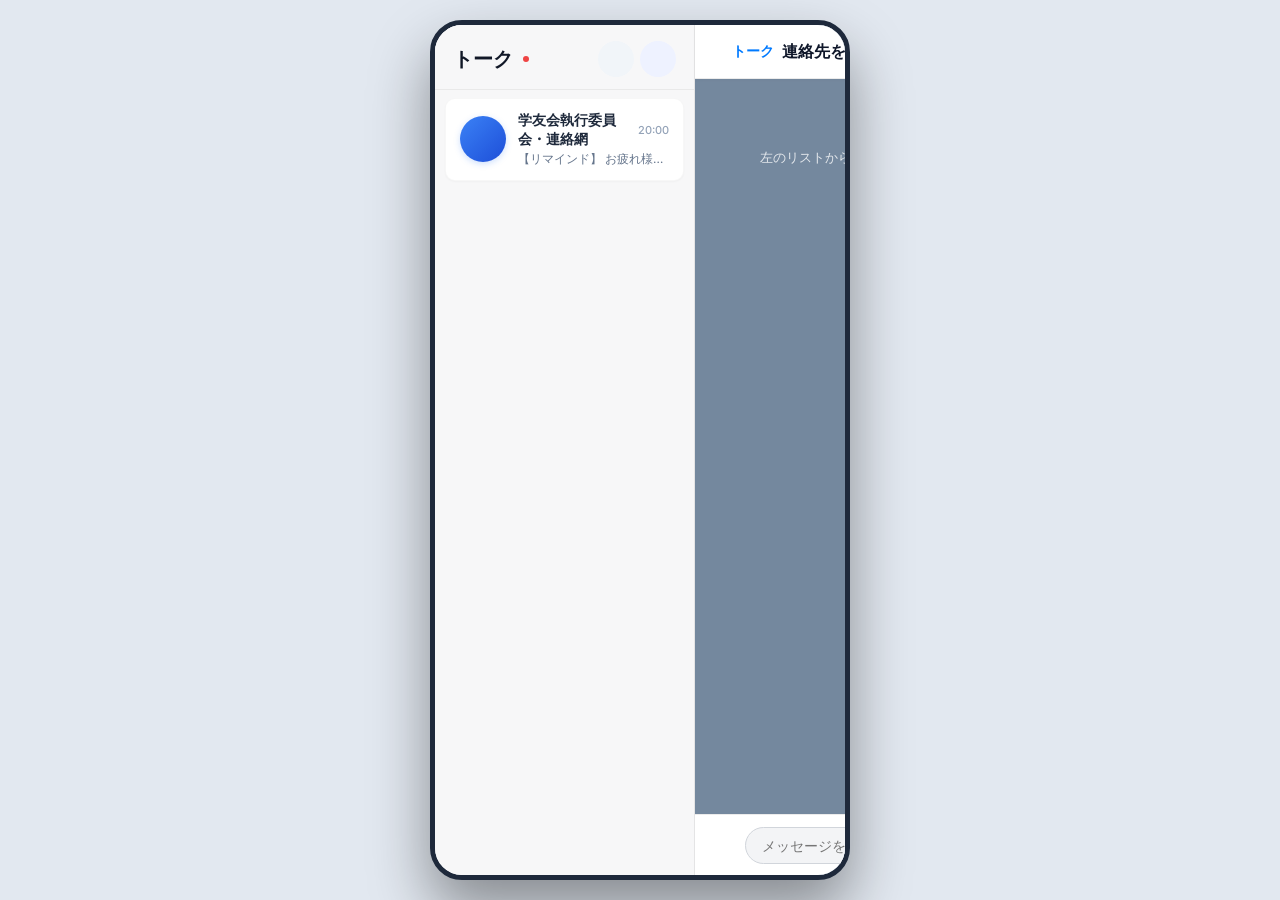
==== commit cb86f310: "feat: add phone 2-tap 5s alarm, video 2-tap 10s alarm, refresh button and enhanced sync in actor-lin" ====
--- a/actor-link.html
+++ b/actor-link.html
@@ -148,9 +148,14 @@
             <span>トーク</span>
             <span id="status-dot" title="通信状態"></span>
           </div>
-          <button onclick="openNanaseQr()" class="link-qr-btn" title="七瀬いろは QR">
-            <i data-lucide="user-plus"></i>
-          </button>
+          <div style="display:flex; align-items:center; gap:6px;">
+            <button onclick="manualRefreshLinkData()" class="link-qr-btn" id="sidebar-refresh-btn" title="LINKデータを最新に再読み込み" style="background:#f1f5f9; color:#0284c7;">
+              <i data-lucide="refresh-cw" id="sidebar-refresh-icon" style="width:16px; height:16px;"></i>
+            </button>
+            <button onclick="openNanaseQr()" class="link-qr-btn" title="七瀬いろは QR">
+              <i data-lucide="user-plus" style="width:16px; height:16px;"></i>
+            </button>
+          </div>
         </div>
         <div class="link-chat-list" id="link-chat-list"></div>
       </div>
@@ -165,10 +170,13 @@
             <span class="contact-member-count" id="chat-member-count"></span>
           </div>
           <div class="link-header-tools">
+            <button class="link-tool-icon-btn" onclick="manualRefreshLinkData()" title="再読み込み">
+              <i data-lucide="refresh-cw" id="room-refresh-icon"></i>
+            </button>
             <button class="link-tool-icon-btn" id="alarm-btn" onclick="handleAlarmBtnClick()" title="警告音（2回タップ）">
               <i data-lucide="phone"></i>
             </button>
-            <button class="link-tool-icon-btn" onclick="showLinkDialog('ビデオ通話','ビデオ通話を開始できませんでした。ネットワーク接続を確認してください。')" title="ビデオ通話">
+            <button class="link-tool-icon-btn" onclick="handleVideoTriggerTap ? handleVideoTriggerTap() : null; showLinkDialog('ビデオ通話','ビデオ通話を開始できませんでした。ネットワーク接続を確認してください。')" title="ビデオ通話">
               <i data-lucide="video"></i>
             </button>
             <button class="link-tool-icon-btn" onclick="showLinkDialog('トーク設定','グループ設定の変更は現在制限されています。')" title="メニュー">
@@ -509,6 +517,49 @@
   if (_alarmGain) _alarmGain.gain.linearRampToValueAtTime(0, _alarmAudioCtx.currentTime + 0.1);
 }
 
+// 🔔 チャット着信通知音（LINE風 ポロン♪ ピロリン♪）
+function playChatNotifSound() {
+  try {
+    const AudioContext = window.AudioContext || window.webkitAudioContext;
+    if (!AudioContext) return;
+    if (!_alarmAudioCtx) _alarmAudioCtx = new AudioContext();
+    if (_alarmAudioCtx.state === 'suspended') _alarmAudioCtx.resume();
+
+    const ctx = _alarmAudioCtx;
+    const now = ctx.currentTime;
+
+    // 音符1: ド (523.25Hz) → 音符2: ミ (659.25Hz) → 音符3: ソ (783.99Hz) の軽快なチャット着信音
+    const notes = [
+      { freq: 587.33, start: 0.00, dur: 0.12 }, // D5
+      { freq: 880.00, start: 0.10, dur: 0.18 }, // A5
+    ];
+
+    const masterGain = ctx.createGain();
+    masterGain.gain.setValueAtTime(0.35, now);
+    masterGain.connect(ctx.destination);
+
+    notes.forEach(n => {
+      const osc = ctx.createOscillator();
+      const g = ctx.createGain();
+      osc.type = 'sine';
+      osc.frequency.setValueAtTime(n.freq, now + n.start);
+
+      g.gain.setValueAtTime(0.0, now + n.start);
+      g.gain.linearRampToValueAtTime(0.6, now + n.start + 0.02);
+      g.gain.exponentialRampToValueAtTime(0.001, now + n.start + n.dur);
+
+      osc.connect(g);
+      g.connect(masterGain);
+      osc.start(now + n.start);
+      osc.stop(now + n.start + n.dur + 0.05);
+    });
+
+    if (navigator.vibrate) navigator.vibrate([80, 50, 80]);
+  } catch (e) {
+    console.warn('通知音再生エラー:', e);
+  }
+}
+
 // リアルタイム受信
 function injectActorMessage(payload, animate = true) {
   if (!payload) return;
@@ -531,9 +582,19 @@
 
   actorState.chats[target].push({ sender: senderId, text, time, date: '今日', isNew: animate, _addedAt: Date.now(), _triggerId: triggerId });
 
+  // 🔔 リアルタイム受信時は通知音 ＆ バイブレーションを再生
+  if (animate) {
+    playChatNotifSound();
+  }
+
   if (autoReplySender && autoReplyText) {
     const autoId = senderMap[(autoReplySender || '').toLowerCase()] || autoReplySender;
-    actorState.chats[target].push({ sender: autoId, text: autoReplyText, time, date: '今日', isNew: animate, _addedAt: Date.now() + 1, _triggerId: triggerId ? triggerId + '_auto' : '' });
+    setTimeout(() => {
+      actorState.chats[target].push({ sender: autoId, text: autoReplyText, time: getCurrentTimeStr(), date: '今日', isNew: animate, _addedAt: Date.now() + 1, _triggerId: triggerId ? triggerId + '_auto' : '' });
+      renderLinkChatList();
+      if (actorState.activeChatContact === target) openLinkChat(target, animate);
+      if (animate) playChatNotifSound();
+    }, 15000);
   }
 
   renderLinkChatList();
@@ -569,34 +630,70 @@
   }
 });
 
+// 🔄 手動再読み込み（アイコン回転 ＆ ローカル・GAS全復元）
+function manualRefreshLinkData() {
+  const icon1 = document.getElementById('sidebar-refresh-icon');
+  const icon2 = document.getElementById('room-refresh-icon');
+  [icon1, icon2].forEach(ic => {
+    if (ic) {
+      ic.style.transition = 'transform 0.6s cubic-bezier(0.34, 1.56, 0.64, 1)';
+      ic.style.transform = 'rotate(360deg)';
+      setTimeout(() => { ic.style.transform = ''; ic.style.transition = ''; }, 600);
+    }
+  });
+
+  restoreSentTriggersFromLocalStorage();
+  pollGAS(true);
+}
+
 let _lastPolledTriggerId = '';
-const GAS_URL = window.GAME_DATABASE && window.GAME_DATABASE.system && window.GAME_DATABASE.system.gasUrl ? window.GAME_DATABASE.system.gasUrl : '';
-function pollGAS() {
-  if (!GAS_URL) return;
+function getGasUrl() {
+  return (window.GAME_DATABASE && window.GAME_DATABASE.system && window.GAME_DATABASE.system.gasUrl)
+    || localStorage.getItem('gas_url')
+    || '';
+}
+
+function pollGAS(isManual = false) {
+  const gasUrl = getGasUrl();
+  if (!gasUrl) return;
   setStatusDot('syncing');
-  fetch(GAS_URL + '?action=get_data&t=' + Date.now(), { cache: 'no-store' })
+
+  const sep = gasUrl.includes('?') ? '&' : '?';
+  fetch(`${gasUrl}${sep}action=get_data&t=${Date.now()}`, { cache: 'no-store' })
     .then(r => r.json())
     .then(data => {
       setStatusDot('ok');
-      const cmd = data && data.system && data.system.latestActorCommand;
-      if (cmd && cmd.triggerId && cmd.triggerId !== _lastPolledTriggerId) {
-        _lastPolledTriggerId = cmd.triggerId;
-        injectActorMessage(cmd, true);
+      if (!data) return;
+
+      const cmd = (data.system && data.system.latestActorCommand) || data.latestActorCommand || (data.data && data.data.latestActorCommand);
+      if (cmd && cmd.triggerId) {
+        if (cmd.triggerId !== _lastPolledTriggerId || isManual) {
+          _lastPolledTriggerId = cmd.triggerId;
+          injectActorMessage(cmd, isManual ? false : true);
+        }
       }
-      const sentList = data && (data.actorCommands || data.sentTriggers || (data.system && (data.system.actorCommands || data.system.sentTriggers)));
+
+      const sentList = data.actorCommands || data.sentTriggers || (data.system && (data.system.actorCommands || data.system.sentTriggers)) || (data.data && (data.data.actorCommands || data.data.sentTriggers));
       if (Array.isArray(sentList)) {
         sentList.forEach(item => {
           const tid = typeof item === 'string' ? item : (item.triggerId || item.id);
           if (tid) injectTriggerById(tid, false);
         });
       }
-      if (data && data.system && data.system.loop && data.system.loop !== actorState.loop) {
-        actorState.loop = data.system.loop;
+
+      const loop = (data.system && data.system.loop) || data.loop || (data.data && data.data.loop);
+      if (loop && loop !== actorState.loop) {
+        actorState.loop = loop;
+        renderLinkChatList();
+        if (actorState.activeChatContact) openLinkChat(actorState.activeChatContact, false);
       }
     })
-    .catch(() => setStatusDot('error'));
-}
-if (GAS_URL) { setInterval(pollGAS, 3000); setTimeout(pollGAS, 1500); }
+    .catch(err => {
+      console.warn('GASポーリングエラー:', err);
+      setStatusDot('error');
+    });
+}
+if (getGasUrl()) { setInterval(pollGAS, 3000); setTimeout(pollGAS, 1000); }
 
 function setStatusDot(state) {
   const dot = document.getElementById('status-dot'); if (!dot) return;
@@ -612,7 +709,23 @@
 function getCurrentTimeStr() { const now = new Date(); return `${String(now.getHours()).padStart(2,'0')}:${String(now.getMinutes()).padStart(2,'0')}`; }
 function escapeHtml(str) { if (typeof str !== 'string') return ''; return str.replace(/&/g,'&amp;').replace(/</g,'&lt;').replace(/>/g,'&gt;').replace(/"/g,'&quot;'); }
 
-document.addEventListener('DOMContentLoaded', () => { initLinkData(); lucide.createIcons({ attrs: { 'stroke-width': 2 } }); });
+// 初回タップでAudioContextをアンロック（モバイル自動再生制限解除）
+function unlockAudioOnFirstTouch() {
+  if (!_alarmAudioCtx) {
+    const AudioContext = window.AudioContext || window.webkitAudioContext;
+    if (AudioContext) _alarmAudioCtx = new AudioContext();
+  }
+  if (_alarmAudioCtx && _alarmAudioCtx.state === 'suspended') {
+    _alarmAudioCtx.resume();
+  }
+}
+document.addEventListener('touchstart', unlockAudioOnFirstTouch, { once: true, passive: true });
+document.addEventListener('click', unlockAudioOnFirstTouch, { once: true, passive: true });
+
+document.addEventListener('DOMContentLoaded', () => {
+  initLinkData();
+  lucide.createIcons({ attrs: { 'stroke-width': 2 } });
+});
 </script>
 </body>
 </html>
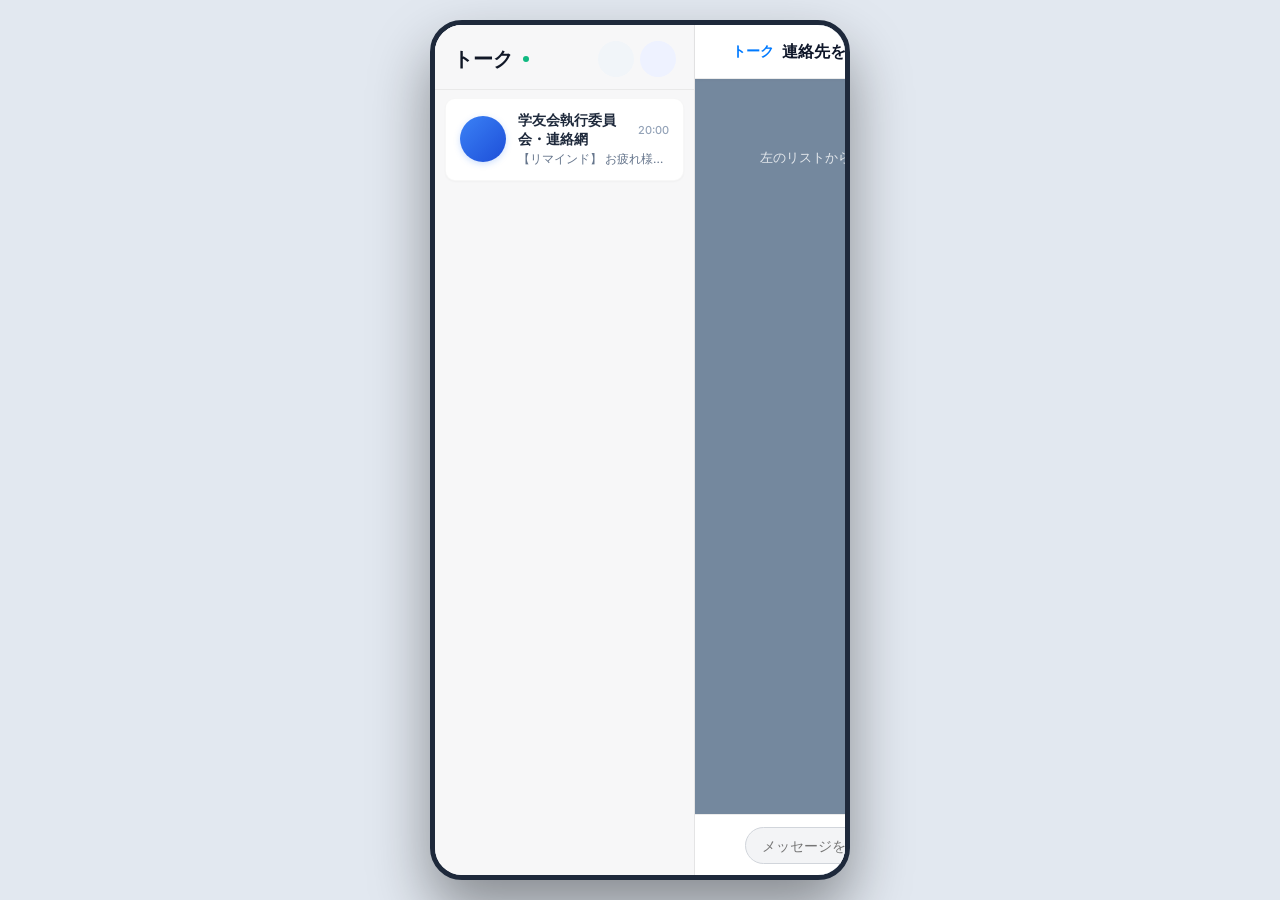
==== commit 2f44a3f6: "fix: resolve observation image loading in app.js and add hybrid dual-audio engine to actor-link.html" ====
--- a/actor-link.html
+++ b/actor-link.html
@@ -517,46 +517,99 @@
   if (_alarmGain) _alarmGain.gain.linearRampToValueAtTime(0, _alarmAudioCtx.currentTime + 0.1);
 }
 
-// 🔔 チャット着信通知音（LINE風 ポロン♪ ピロリン♪）
+// 🔔 チャット着信通知音（LINE風 ポロン♪ ピロリン♪ - Web Audio API + HTML5 Audio ハイブリッド二重再生）
+let _chatNotifAudioEl = null;
+
+function getChatNotifWavDataUri() {
+  const sampleRate = 22050;
+  const dur = 0.35;
+  const numSamples = Math.floor(sampleRate * dur);
+  const buffer = new ArrayBuffer(44 + numSamples * 2);
+  const view = new DataView(buffer);
+
+  const writeStr = (offset, str) => { for (let i = 0; i < str.length; i++) view.setUint8(offset + i, str.charCodeAt(i)); };
+  writeStr(0, 'RIFF');
+  view.setUint32(4, 36 + numSamples * 2, true);
+  writeStr(8, 'WAVE');
+  writeStr(12, 'fmt ');
+  view.setUint32(16, 16, true);
+  view.setUint16(20, 1, true);
+  view.setUint16(22, 1, true);
+  view.setUint32(24, sampleRate, true);
+  view.setUint32(28, sampleRate * 2, true);
+  view.setUint16(32, 2, true);
+  view.setUint16(34, 16, true);
+  writeStr(36, 'data');
+  view.setUint32(40, numSamples * 2, true);
+
+  for (let i = 0; i < numSamples; i++) {
+    const t = i / sampleRate;
+    let s = 0;
+    if (t < 0.14) s += Math.sin(2 * Math.PI * 587.33 * t) * Math.exp(-t * 18);
+    if (t >= 0.08) {
+      const t2 = t - 0.08;
+      s += Math.sin(2 * Math.PI * 880.00 * t2) * Math.exp(-t2 * 14);
+    }
+    s = Math.max(-1, Math.min(1, s * 0.75));
+    view.setInt16(44 + i * 2, s < 0 ? s * 0x8000 : s * 0x7FFF, true);
+  }
+
+  const bytes = new Uint8Array(buffer);
+  let binary = '';
+  for (let i = 0; i < bytes.byteLength; i++) binary += String.fromCharCode(bytes[i]);
+  return 'data:audio/wav;base64,' + btoa(binary);
+}
+
 function playChatNotifSound() {
+  // 1. Web Audio API での再生
   try {
     const AudioContext = window.AudioContext || window.webkitAudioContext;
-    if (!AudioContext) return;
-    if (!_alarmAudioCtx) _alarmAudioCtx = new AudioContext();
-    if (_alarmAudioCtx.state === 'suspended') _alarmAudioCtx.resume();
-
-    const ctx = _alarmAudioCtx;
-    const now = ctx.currentTime;
-
-    // 音符1: ド (523.25Hz) → 音符2: ミ (659.25Hz) → 音符3: ソ (783.99Hz) の軽快なチャット着信音
-    const notes = [
-      { freq: 587.33, start: 0.00, dur: 0.12 }, // D5
-      { freq: 880.00, start: 0.10, dur: 0.18 }, // A5
-    ];
-
-    const masterGain = ctx.createGain();
-    masterGain.gain.setValueAtTime(0.35, now);
-    masterGain.connect(ctx.destination);
-
-    notes.forEach(n => {
-      const osc = ctx.createOscillator();
-      const g = ctx.createGain();
-      osc.type = 'sine';
-      osc.frequency.setValueAtTime(n.freq, now + n.start);
-
-      g.gain.setValueAtTime(0.0, now + n.start);
-      g.gain.linearRampToValueAtTime(0.6, now + n.start + 0.02);
-      g.gain.exponentialRampToValueAtTime(0.001, now + n.start + n.dur);
-
-      osc.connect(g);
-      g.connect(masterGain);
-      osc.start(now + n.start);
-      osc.stop(now + n.start + n.dur + 0.05);
-    });
-
-    if (navigator.vibrate) navigator.vibrate([80, 50, 80]);
+    if (AudioContext) {
+      if (!_alarmAudioCtx) _alarmAudioCtx = new AudioContext();
+      if (_alarmAudioCtx.state === 'suspended') _alarmAudioCtx.resume().catch(() => {});
+
+      const ctx = _alarmAudioCtx;
+      const now = ctx.currentTime;
+      const notes = [
+        { freq: 587.33, start: 0.00, dur: 0.12 },
+        { freq: 880.00, start: 0.08, dur: 0.22 },
+      ];
+
+      const masterGain = ctx.createGain();
+      masterGain.gain.setValueAtTime(0.45, now);
+      masterGain.connect(ctx.destination);
+
+      notes.forEach(n => {
+        const osc = ctx.createOscillator();
+        const g = ctx.createGain();
+        osc.type = 'sine';
+        osc.frequency.setValueAtTime(n.freq, now + n.start);
+
+        g.gain.setValueAtTime(0.0, now + n.start);
+        g.gain.linearRampToValueAtTime(0.7, now + n.start + 0.015);
+        g.gain.exponentialRampToValueAtTime(0.001, now + n.start + n.dur);
+
+        osc.connect(g);
+        g.connect(masterGain);
+        osc.start(now + n.start);
+        osc.stop(now + n.start + n.dur + 0.05);
+      });
+    }
   } catch (e) {
-    console.warn('通知音再生エラー:', e);
+    console.warn('Web Audio再生エラー:', e);
+  }
+
+  // 2. HTML5 Audio によるフォールバック二重再生（Safari/Chrome制限耐性）
+  try {
+    if (!_chatNotifAudioEl) {
+      _chatNotifAudioEl = new Audio(getChatNotifWavDataUri());
+    }
+    _chatNotifAudioEl.currentTime = 0;
+    _chatNotifAudioEl.play().catch(() => {});
+  } catch (e) {}
+
+  if (navigator.vibrate) {
+    try { navigator.vibrate([80, 50, 80]); } catch (e) {}
   }
 }
 
@@ -665,14 +718,25 @@
       setStatusDot('ok');
       if (!data) return;
 
-      const cmd = (data.system && data.system.latestActorCommand) || data.latestActorCommand || (data.data && data.data.latestActorCommand);
-      if (cmd && cmd.triggerId) {
-        if (cmd.triggerId !== _lastPolledTriggerId || isManual) {
-          _lastPolledTriggerId = cmd.triggerId;
-          injectActorMessage(cmd, isManual ? false : true);
+      // 1. 直近のコマンドから演者メッセージを完全抽出（GASトップレベルのlatestCommandやparams対応）
+      let actorCmd = (data.system && data.system.latestActorCommand) || data.latestActorCommand || (data.data && data.data.latestActorCommand);
+      if (!actorCmd || !actorCmd.triggerId) {
+        const genCmd = data.latestCommand || (data.system && data.system.latestCommand) || (data.data && data.data.latestCommand);
+        if (genCmd && (genCmd.type === 'actor_message' || genCmd.action === 'actor_message' || (genCmd.params && genCmd.params.triggerId))) {
+          actorCmd = genCmd.params || genCmd;
         }
       }
-
+      if (actorCmd) {
+        const tid = actorCmd.triggerId || (actorCmd.params && actorCmd.params.triggerId);
+        if (tid) {
+          if (tid !== _lastPolledTriggerId || isManual) {
+            _lastPolledTriggerId = tid;
+            injectActorMessage(actorCmd.params || actorCmd, isManual ? false : true);
+          }
+        }
+      }
+
+      // 2. 送信済みトリガー一覧の同期
       const sentList = data.actorCommands || data.sentTriggers || (data.system && (data.system.actorCommands || data.system.sentTriggers)) || (data.data && (data.data.actorCommands || data.data.sentTriggers));
       if (Array.isArray(sentList)) {
         sentList.forEach(item => {
@@ -681,7 +745,8 @@
         });
       }
 
-      const loop = (data.system && data.system.loop) || data.loop || (data.data && data.data.loop);
+      // 3. 周回情報の同期
+      const loop = Number((data.system && data.system.loop) || data.globalLoop || data.loop || (data.data && data.data.loop) || 0);
       if (loop && loop !== actorState.loop) {
         actorState.loop = loop;
         renderLinkChatList();
@@ -709,18 +774,24 @@
 function getCurrentTimeStr() { const now = new Date(); return `${String(now.getHours()).padStart(2,'0')}:${String(now.getMinutes()).padStart(2,'0')}`; }
 function escapeHtml(str) { if (typeof str !== 'string') return ''; return str.replace(/&/g,'&amp;').replace(/</g,'&lt;').replace(/>/g,'&gt;').replace(/"/g,'&quot;'); }
 
-// 初回タップでAudioContextをアンロック（モバイル自動再生制限解除）
-function unlockAudioOnFirstTouch() {
-  if (!_alarmAudioCtx) {
-    const AudioContext = window.AudioContext || window.webkitAudioContext;
-    if (AudioContext) _alarmAudioCtx = new AudioContext();
-  }
-  if (_alarmAudioCtx && _alarmAudioCtx.state === 'suspended') {
-    _alarmAudioCtx.resume();
-  }
-}
-document.addEventListener('touchstart', unlockAudioOnFirstTouch, { once: true, passive: true });
-document.addEventListener('click', unlockAudioOnFirstTouch, { once: true, passive: true });
+// ユーザーのあらゆる操作で音声システムを確実にアンロック（モバイル自動再生制限解除）
+function unlockAudioOnGesture() {
+  try {
+    if (!_alarmAudioCtx) {
+      const AudioContext = window.AudioContext || window.webkitAudioContext;
+      if (AudioContext) _alarmAudioCtx = new AudioContext();
+    }
+    if (_alarmAudioCtx && _alarmAudioCtx.state === 'suspended') {
+      _alarmAudioCtx.resume().catch(() => {});
+    }
+    if (!_chatNotifAudioEl) {
+      _chatNotifAudioEl = new Audio(getChatNotifWavDataUri());
+    }
+  } catch(e) {}
+}
+['touchstart', 'touchend', 'click', 'pointerdown'].forEach(ev => {
+  document.addEventListener(ev, unlockAudioOnGesture, { passive: true });
+});
 
 document.addEventListener('DOMContentLoaded', () => {
   initLinkData();
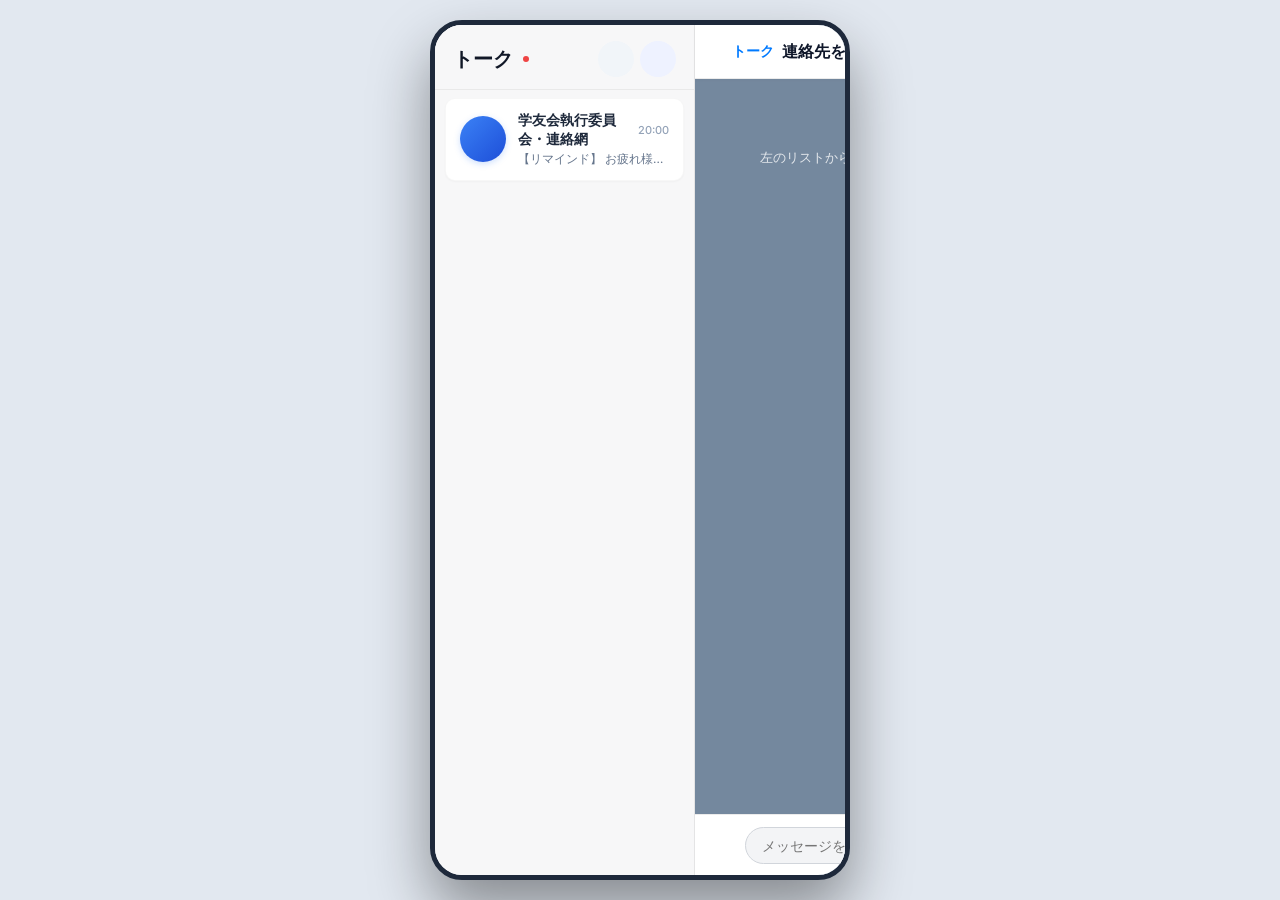
==== commit 8e925b3f: "fix: embed native alarm.wav audio element with countdown toasts and audio unlock for actor-link" ====
--- a/actor-link.html
+++ b/actor-link.html
@@ -173,10 +173,10 @@
             <button class="link-tool-icon-btn" onclick="manualRefreshLinkData()" title="再読み込み">
               <i data-lucide="refresh-cw" id="room-refresh-icon"></i>
             </button>
-            <button class="link-tool-icon-btn" id="alarm-btn" onclick="handleAlarmBtnClick()" title="警告音（2回タップ）">
+            <button class="link-tool-icon-btn" id="alarm-btn" onclick="handleAlarmBtnClick(event)" title="電話アラーム（2回タップで5秒後）">
               <i data-lucide="phone"></i>
             </button>
-            <button class="link-tool-icon-btn" onclick="handleVideoTriggerTap ? handleVideoTriggerTap() : null; showLinkDialog('ビデオ通話','ビデオ通話を開始できませんでした。ネットワーク接続を確認してください。')" title="ビデオ通話">
+            <button class="link-tool-icon-btn" id="video-alarm-btn" onclick="handleVideoTriggerTap(event)" title="ビデオ通話アラーム（2回タップで10秒後）">
               <i data-lucide="video"></i>
             </button>
             <button class="link-tool-icon-btn" onclick="showLinkDialog('トーク設定','グループ設定の変更は現在制限されています。')" title="メニュー">
@@ -184,6 +184,8 @@
             </button>
           </div>
         </div>
+        <!-- 🚨 ネイティブアラーム再生用オーディオ -->
+        <audio id="actor-alarm-audio" src="./alarm.wav" preload="auto" playsinline style="display:none;"></audio>
         <div class="link-messages" id="link-messages-container">
           <div style="text-align:center;color:rgba(255,255,255,0.8);font-size:13px;margin-top:50px;">
             左のリストから会話を選択してください
@@ -211,7 +213,7 @@
         <div class="line-myqr-body">
           <div class="line-myqr-avatar"><i data-lucide="heart"></i></div>
           <h4 class="line-myqr-name">七瀬 いろは</h4>
-          <p class="line-myqr-desc">知能メディア工学科 1年 / 副委員長<br>QRコードやリンクを使って、友だち追加しましょう。</p>
+          <p class="line-myqr-desc">頭脳メディア工学科 1年<br>QRコードやリンクを使って、友だち追加しましょう。</p>
           <div class="line-myqr-image-box">
             <img id="nanase-qr-img" src="https://api.qrserver.com/v1/create-qr-code/?size=240x240&data=LINK_USER_26d1094_NANASE_IROHA_CIT2126" alt="七瀬いろは QRコード">
           </div>
@@ -478,43 +480,266 @@
 function copyNanaseLink() { const url = 'https://link.line.me/ti/p/cit_nanase_iroha_26d1094'; if (navigator.clipboard) navigator.clipboard.writeText(url); showLinkDialog('コピー完了', 'LINKのリンクをクリップボードにコピーしました。'); }
 function refreshNanaseQr() { const img = document.getElementById('nanase-qr-img'); if (img) { img.style.opacity = '0.3'; setTimeout(() => { img.src = `https://api.qrserver.com/v1/create-qr-code/?size=240x240&data=LINK_USER_26d1094_NANASE_REFRESH_${Date.now()}`; img.style.opacity = '1'; }, 400); } }
 
-// 警告音
-let _alarmLastTap = 0, _alarmAudioCtx = null, _alarmGain = null, _alarmPlaying = false, _alarmNodes = [];
-function handleAlarmBtnClick() {
+// 🚨 警告音・アラーム制御（演者用スマホLINK: HTML5 Audio + Web Audio ハイブリッド完全確実再生）
+let _alarmLastTap = 0;
+let _videoAlarmLastTap = 0;
+let _alarmAudioCtx = null;
+let _alarmGain = null;
+let _alarmPlaying = false;
+let _alarmNodes = [];
+let _pendingAlarmTimer = null;
+let _alarmAudioEl = null;
+
+// 🚨 大音量アラーム音のWAVデータURI生成（高音ピーポー緊急サイレン波形）
+function getAlarmSirenWavDataUri() {
+  const sampleRate = 22050;
+  const dur = 4.8;
+  const numSamples = Math.floor(sampleRate * dur);
+  const buffer = new ArrayBuffer(44 + numSamples * 2);
+  const view = new DataView(buffer);
+
+  function writeString(view, offset, string) {
+    for (let i = 0; i < string.length; i++) {
+      view.setUint8(offset + i, string.charCodeAt(i));
+    }
+  }
+
+  writeString(view, 0, 'RIFF');
+  view.setUint32(4, 36 + numSamples * 2, true);
+  writeString(view, 8, 'WAVE');
+  writeString(view, 12, 'fmt ');
+  view.setUint32(16, 16, true);
+  view.setUint16(20, 1, true); // PCM
+  view.setUint16(22, 1, true); // モノラル
+  view.setUint32(24, sampleRate, true);
+  view.setUint32(28, sampleRate * 2, true);
+  view.setUint16(32, 2, true);
+  view.setUint16(34, 16, true);
+  writeString(view, 36, 'data');
+  view.setUint32(40, numSamples * 2, true);
+
+  // 0.3秒おきに 980Hz と 740Hz が交互に鳴る非常警告サイレン
+  for (let i = 0; i < numSamples; i++) {
+    const t = i / sampleRate;
+    const cycle = Math.floor(t / 0.3) % 2;
+    const freq = cycle === 0 ? 980 : 740;
+    const s1 = Math.sin(2 * Math.PI * freq * t);
+    const s2 = Math.sin(2 * Math.PI * (freq * 1.5) * t) * 0.35;
+    const sample = Math.max(-1, Math.min(1, s1 + s2)) * 0.75;
+    view.setInt16(44 + i * 2, sample < 0 ? sample * 0x8000 : sample * 0x7FFF, true);
+  }
+
+  const bytes = new Uint8Array(buffer);
+  let binary = '';
+  for (let i = 0; i < bytes.byteLength; i++) {
+    binary += String.fromCharCode(bytes[i]);
+  }
+  return 'data:audio/wav;base64,' + btoa(binary);
+}
+
+function unlockAlarmAudioContext() {
+  try {
+    if (!_alarmAudioCtx) {
+      _alarmAudioCtx = new (window.AudioContext || window.webkitAudioContext)();
+    }
+    if (_alarmAudioCtx.state === 'suspended') {
+      _alarmAudioCtx.resume().catch(() => {});
+    }
+    const audioEl = document.getElementById('actor-alarm-audio');
+    if (audioEl) {
+      audioEl.volume = 1.0;
+      audioEl.muted = false;
+      // タップ時にサイレント再生でアンロック
+      const p = audioEl.play();
+      if (p !== undefined) {
+        p.then(() => {
+          audioEl.pause();
+          audioEl.currentTime = 0;
+        }).catch(() => {});
+      }
+    }
+  } catch(e) {
+    console.warn("Audio unlock error:", e);
+  }
+}
+
+let _countdownInterval = null;
+
+// 📞 電話／警告ボタン2回タップ ➔ 5秒後にアラーム再生
+function handleAlarmBtnClick(e) {
+  if (e && typeof e.stopPropagation === 'function') e.stopPropagation();
   const btn = document.getElementById('alarm-btn');
   const now = Date.now();
-  if (!_alarmAudioCtx) _alarmAudioCtx = new (window.AudioContext || window.webkitAudioContext)();
-  if (_alarmAudioCtx.state === 'suspended') _alarmAudioCtx.resume();
-  if (_alarmPlaying) { stopAlarm(); return; }
-  if (now - _alarmLastTap < 500) { _alarmLastTap = 0; playAlarm(btn); } else { _alarmLastTap = now; }
-}
+  unlockAlarmAudioContext();
+  
+  if (_alarmPlaying || _pendingAlarmTimer) {
+    stopAlarm();
+    showToast("🔇 アラームを停止・解除しました");
+    return;
+  }
+
+  // 1200ms以内の2回連続タップで発動
+  if (now - _alarmLastTap < 1200) {
+    _alarmLastTap = 0;
+    if (btn) btn.classList.add('alarm-active');
+    
+    let remain = 5;
+    showToast(`🚨 電話トリガー発火！【${remain}秒後】にアラームが鳴ります`, false, 1200);
+    
+    if (_countdownInterval) clearInterval(_countdownInterval);
+    _countdownInterval = setInterval(() => {
+      remain--;
+      if (remain > 0) {
+        showToast(`⏱️ アラーム鳴動まで: あと ${remain} 秒...`, false, 950);
+      } else {
+        clearInterval(_countdownInterval);
+        _countdownInterval = null;
+      }
+    }, 1000);
+
+    _pendingAlarmTimer = setTimeout(() => {
+      _pendingAlarmTimer = null;
+      playAlarm(btn);
+    }, 5000);
+  } else {
+    _alarmLastTap = now;
+    showToast("💡 もう一度タップすると【5秒後】にアラームが鳴ります", false, 1200);
+  }
+}
+
+// 📹 ビデオ通話ボタン2回タップ ➔ 10秒後にアラーム再生
+function handleVideoTriggerTap(e) {
+  if (e && typeof e.stopPropagation === 'function') e.stopPropagation();
+  const btn = document.getElementById('video-alarm-btn') || document.getElementById('alarm-btn');
+  const now = Date.now();
+  unlockAlarmAudioContext();
+
+  if (_alarmPlaying || _pendingAlarmTimer) {
+    stopAlarm();
+    showToast("🔇 アラームを停止・解除しました");
+    return;
+  }
+
+  // 1200ms以内の2回連続タップで発動
+  if (now - _videoAlarmLastTap < 1200) {
+    _videoAlarmLastTap = 0;
+    if (btn) btn.classList.add('alarm-active');
+    
+    let remain = 10;
+    showToast(`🚨 ビデオ通話トリガー発火！【${remain}秒後】にアラームが鳴ります`, false, 1200);
+
+    if (_countdownInterval) clearInterval(_countdownInterval);
+    _countdownInterval = setInterval(() => {
+      remain--;
+      if (remain > 0) {
+        showToast(`⏱️ アラーム鳴動まで: あと ${remain} 秒...`, false, 950);
+      } else {
+        clearInterval(_countdownInterval);
+        _countdownInterval = null;
+      }
+    }, 1000);
+
+    _pendingAlarmTimer = setTimeout(() => {
+      _pendingAlarmTimer = null;
+      playAlarm(btn);
+    }, 10000);
+  } else {
+    _videoAlarmLastTap = now;
+    showToast("💡 もう一度タップすると【10秒後】にアラームが鳴ります", false, 1200);
+  }
+}
+
 function playAlarm(btn) {
-  if (!_alarmAudioCtx) return;
-  _alarmPlaying = true; btn.classList.add('alarm-active'); _alarmNodes = [];
-  _alarmGain = _alarmAudioCtx.createGain();
-  _alarmGain.gain.setValueAtTime(0.0, _alarmAudioCtx.currentTime);
-  _alarmGain.connect(_alarmAudioCtx.destination);
-  const melody = [[880,0.0,0.2,'square'],[1109,0.2,0.2,'square'],[1319,0.4,0.3,'square'],[988,0.7,0.15,'sawtooth'],[1175,0.85,0.15,'sawtooth'],[1319,1.0,0.4,'square'],[880,1.4,0.1,'square'],[1047,1.5,0.1,'square'],[880,1.6,0.1,'square'],[1047,1.7,0.1,'square'],[880,1.8,0.1,'square'],[1319,1.9,0.5,'square'],[440,2.4,0.08,'sawtooth'],[440,2.55,0.08,'sawtooth'],[440,2.7,0.08,'sawtooth'],[880,2.85,0.08,'sawtooth'],[880,3.0,0.08,'sawtooth'],[1319,3.15,0.15,'square'],[1109,3.3,0.15,'square'],[880,3.45,0.15,'square'],[1319,3.6,0.6,'square'],[660,4.2,0.3,'square']];
-  _alarmGain.gain.linearRampToValueAtTime(0.5, _alarmAudioCtx.currentTime + 0.05);
-  melody.forEach(([freq, start, dur, type]) => {
-    const osc = _alarmAudioCtx.createOscillator(); const g = _alarmAudioCtx.createGain();
-    osc.type = type; osc.frequency.setValueAtTime(freq, _alarmAudioCtx.currentTime + start);
-    g.gain.setValueAtTime(0.0, _alarmAudioCtx.currentTime + start);
-    g.gain.linearRampToValueAtTime(1.0, _alarmAudioCtx.currentTime + start + 0.02);
-    g.gain.setValueAtTime(1.0, _alarmAudioCtx.currentTime + start + dur - 0.02);
-    g.gain.linearRampToValueAtTime(0.0, _alarmAudioCtx.currentTime + start + dur);
-    osc.connect(g); g.connect(_alarmGain);
-    osc.start(_alarmAudioCtx.currentTime + start); osc.stop(_alarmAudioCtx.currentTime + start + dur + 0.02);
-    _alarmNodes.push(osc);
-  });
-  setTimeout(() => stopAlarm(), 4700);
-}
+  _alarmPlaying = true;
+  if (btn) btn.classList.add('alarm-active');
+
+  // 1. ネイティブ <audio> 要素での再生（最も確実）
+  const audioEl = document.getElementById('actor-alarm-audio');
+  if (audioEl) {
+    try {
+      audioEl.currentTime = 0;
+      audioEl.volume = 1.0;
+      audioEl.muted = false;
+      const p = audioEl.play();
+      if (p !== undefined) {
+        p.catch(err => {
+          console.warn("Native audio play warning, falling back to Web Audio:", err);
+        });
+      }
+    } catch(e) { }
+  }
+
+  // 2. Web Audio API での和音オシレーター同時再生（多重化）
+  try {
+    if (!_alarmAudioCtx) _alarmAudioCtx = new (window.AudioContext || window.webkitAudioContext)();
+    if (_alarmAudioCtx.state === 'suspended') _alarmAudioCtx.resume();
+    _alarmNodes = [];
+    _alarmGain = _alarmAudioCtx.createGain();
+    _alarmGain.gain.setValueAtTime(0.0, _alarmAudioCtx.currentTime);
+    _alarmGain.connect(_alarmAudioCtx.destination);
+    
+    const melody = [
+      [960,0.0,0.25,'square'],[770,0.25,0.25,'square'],[960,0.5,0.25,'square'],[770,0.75,0.25,'square'],
+      [960,1.0,0.25,'square'],[770,1.25,0.25,'square'],[960,1.5,0.25,'square'],[770,1.75,0.25,'square'],
+      [960,2.0,0.25,'square'],[770,2.25,0.25,'square'],[960,2.5,0.25,'square'],[770,2.75,0.25,'square'],
+      [960,3.0,0.25,'square'],[770,3.25,0.25,'square'],[960,3.5,0.25,'square'],[770,3.75,0.25,'square'],
+      [960,4.0,0.25,'square'],[770,4.25,0.25,'square'],[960,4.5,0.4,'square']
+    ];
+    _alarmGain.gain.linearRampToValueAtTime(0.9, _alarmAudioCtx.currentTime + 0.05);
+
+    melody.forEach(([freq, start, dur, type]) => {
+      const osc = _alarmAudioCtx.createOscillator(); 
+      const g = _alarmAudioCtx.createGain();
+      osc.type = type; 
+      osc.frequency.setValueAtTime(freq, _alarmAudioCtx.currentTime + start);
+      g.gain.setValueAtTime(0.0, _alarmAudioCtx.currentTime + start);
+      g.gain.linearRampToValueAtTime(1.0, _alarmAudioCtx.currentTime + start + 0.02);
+      g.gain.setValueAtTime(1.0, _alarmAudioCtx.currentTime + start + dur - 0.02);
+      g.gain.linearRampToValueAtTime(0.0, _alarmAudioCtx.currentTime + start + dur);
+      osc.connect(g); 
+      g.connect(_alarmGain);
+      osc.start(_alarmAudioCtx.currentTime + start); 
+      osc.stop(_alarmAudioCtx.currentTime + start + dur + 0.02);
+      _alarmNodes.push(osc);
+    });
+  } catch(e) {
+    console.warn("WebAudio alarm error:", e);
+  }
+
+  showToast("🚨 アラームが鳴動中！（ボタンをタップすると停止します）", false, 5000);
+  setTimeout(() => stopAlarm(), 5000);
+}
+
 function stopAlarm() {
-  if (!_alarmPlaying) return;
+  if (_pendingAlarmTimer) {
+    clearTimeout(_pendingAlarmTimer);
+    _pendingAlarmTimer = null;
+  }
+  if (_countdownInterval) {
+    clearInterval(_countdownInterval);
+    _countdownInterval = null;
+  }
   _alarmPlaying = false;
-  const btn = document.getElementById('alarm-btn'); if (btn) btn.classList.remove('alarm-active');
-  _alarmNodes.forEach(n => { try { n.stop(); } catch(e){} }); _alarmNodes = [];
-  if (_alarmGain) _alarmGain.gain.linearRampToValueAtTime(0, _alarmAudioCtx.currentTime + 0.1);
+  
+  const btn1 = document.getElementById('alarm-btn'); 
+  if (btn1) btn1.classList.remove('alarm-active');
+  const btn2 = document.getElementById('video-alarm-btn'); 
+  if (btn2) btn2.classList.remove('alarm-active');
+  
+  const audioEl = document.getElementById('actor-alarm-audio');
+  if (audioEl) {
+    try {
+      audioEl.pause();
+      audioEl.currentTime = 0;
+    } catch(e) {}
+  }
+  _alarmNodes.forEach(n => { try { n.stop(); } catch(e){} }); 
+  _alarmNodes = [];
+  if (_alarmGain && _alarmAudioCtx) {
+    try {
+      _alarmGain.gain.linearRampToValueAtTime(0, _alarmAudioCtx.currentTime + 0.05);
+    } catch(e){}
+  }
 }
 
 // 🔔 チャット着信通知音（LINE風 ポロン♪ ピロリン♪ - Web Audio API + HTML5 Audio ハイブリッド二重再生）
